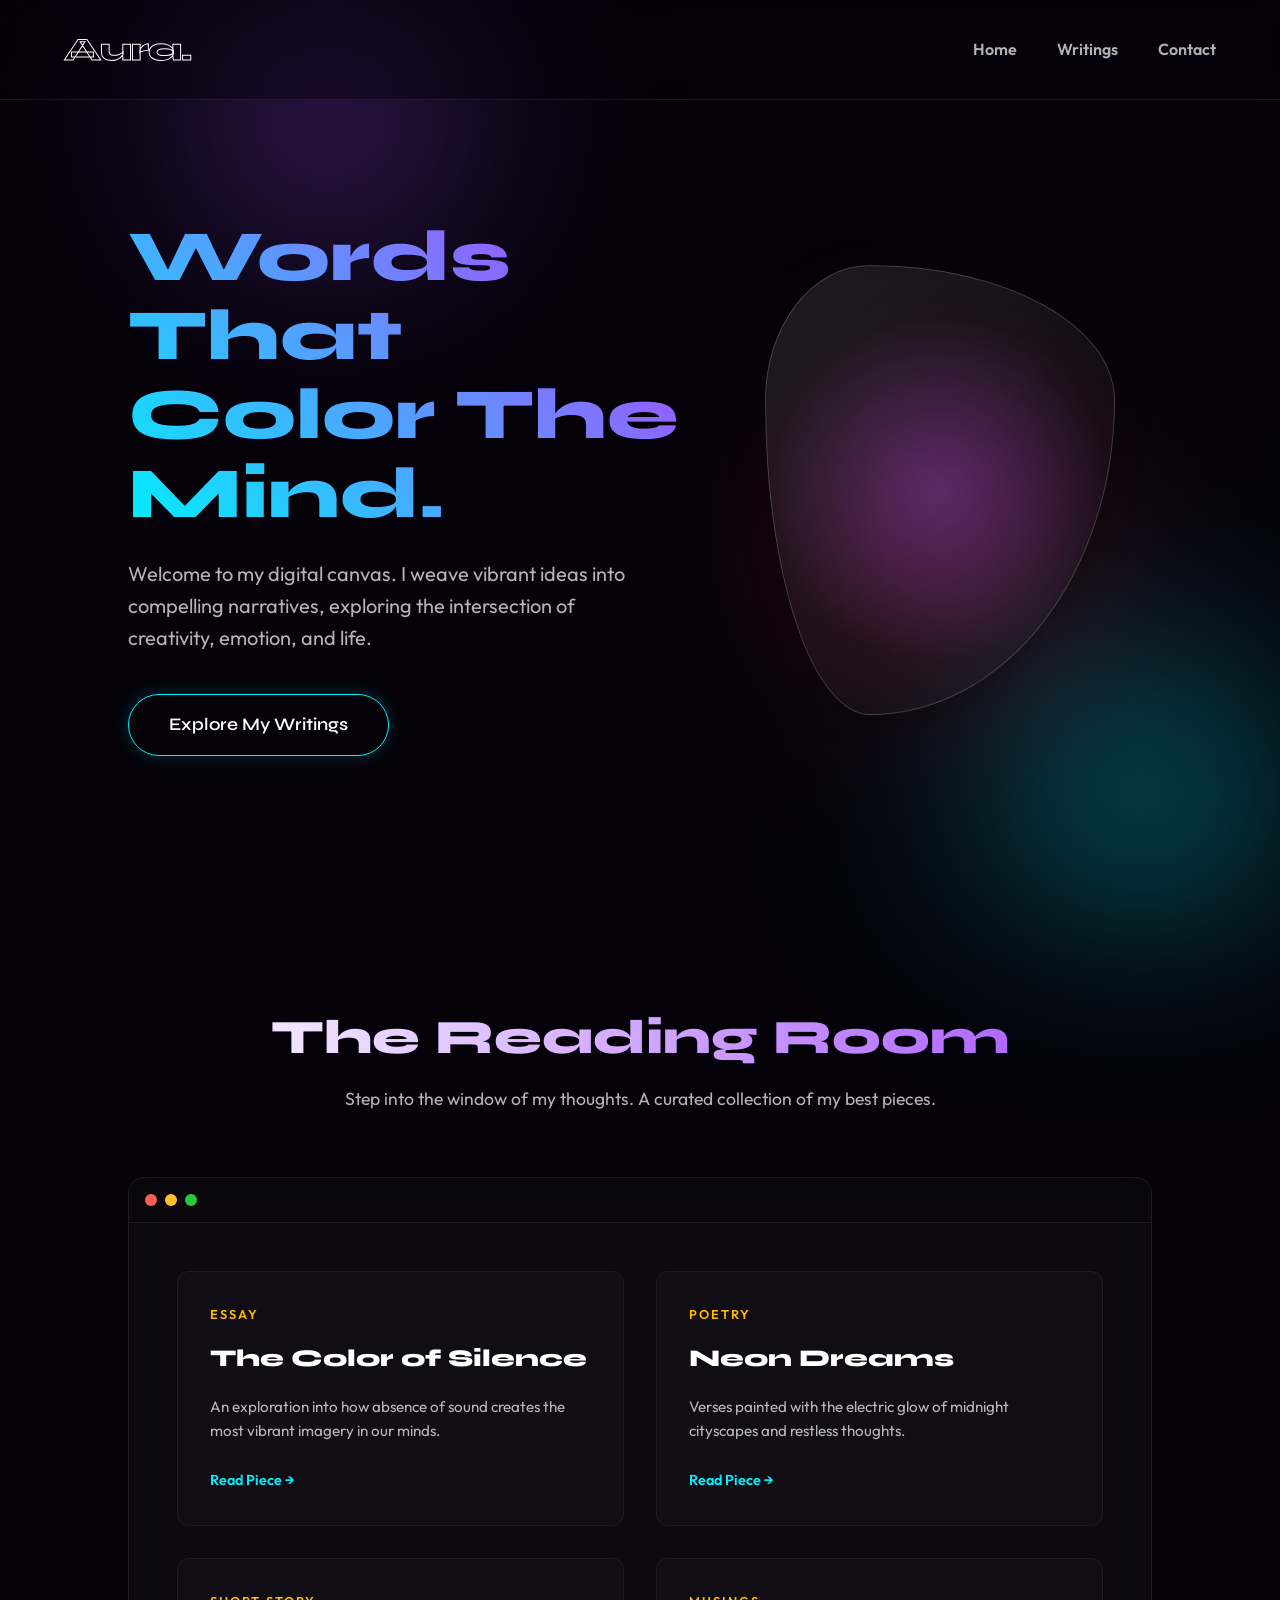
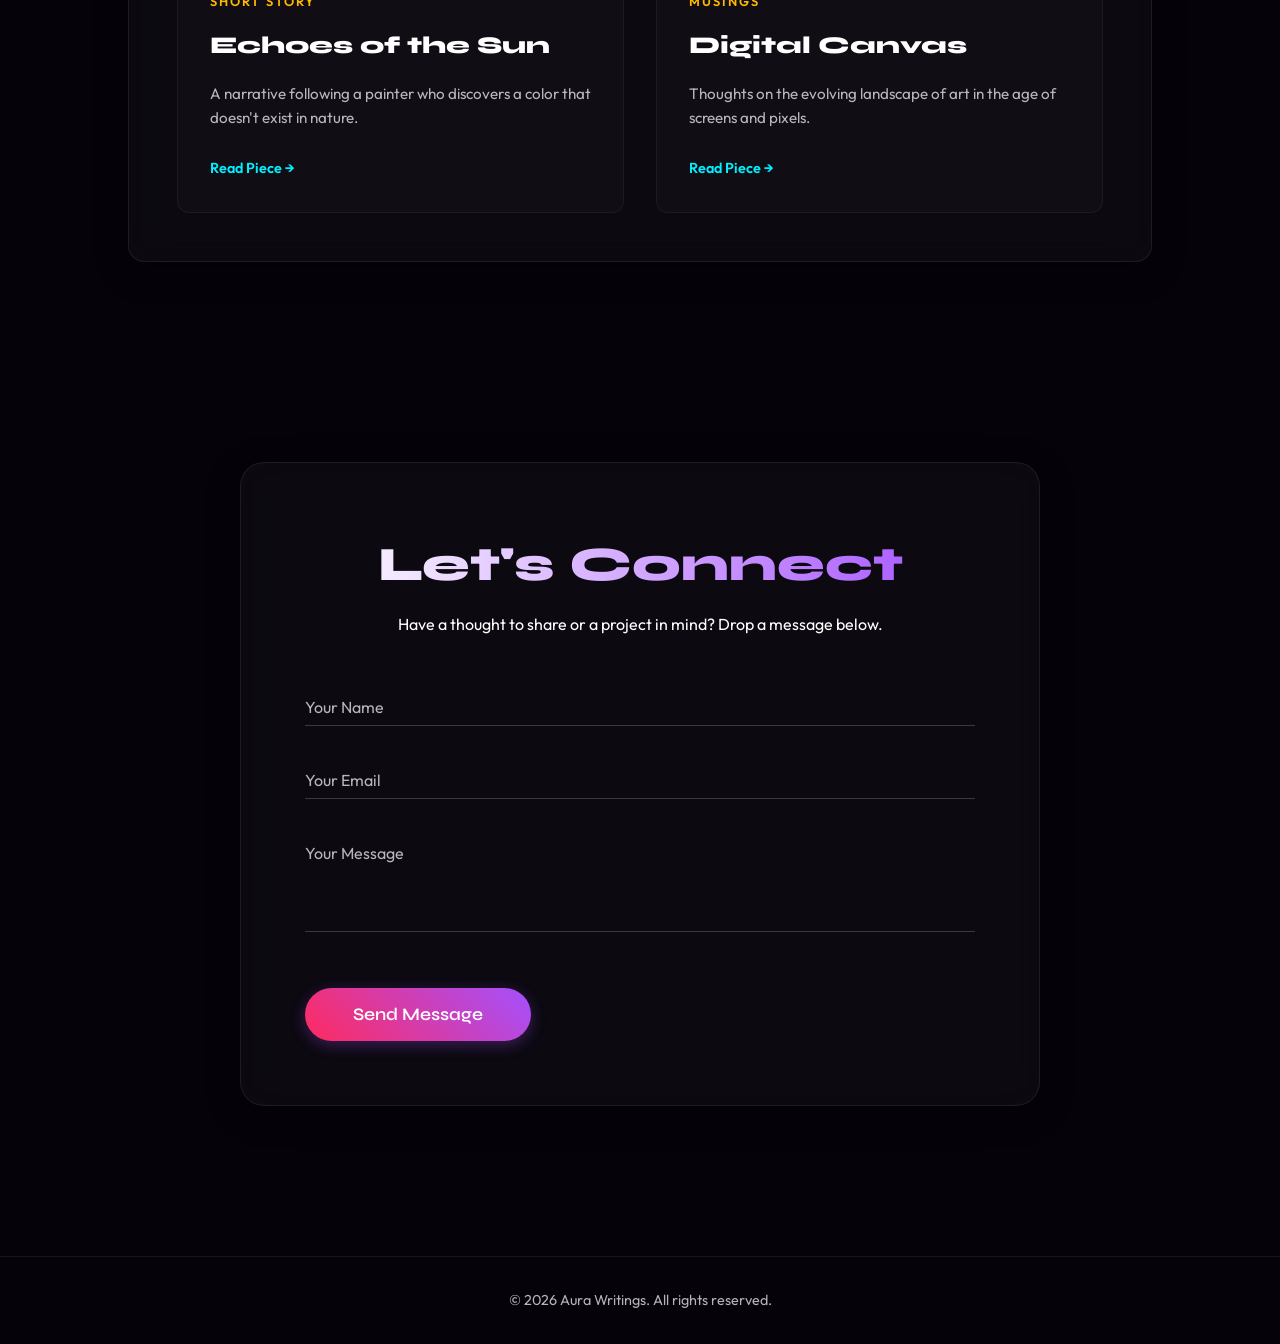
==== index.html @ d10d00c6 "Add files via upload" ====
<!DOCTYPE html>
<html lang="en">
<head>
    <meta charset="UTF-8">
    <meta name="viewport" content="width=device-width, initial-scale=1.0">
    <title>My Creative World | Writings & Thoughts</title>
    <meta name="description" content="A vibrant portfolio showcasing my creative writings, thoughts, and essays.">
    
    <!-- Google Fonts -->
    <link rel="preconnect" href="https://fonts.googleapis.com">
    <link rel="preconnect" href="https://fonts.gstatic.com" crossorigin>
    <link href="https://fonts.googleapis.com/css2?family=Outfit:wght@300;400;600&family=Syne:wght@400;600;800&display=swap" rel="stylesheet">
    
    <!-- Styles -->
    <link rel="stylesheet" href="style.css">
</head>
<body>
    <div class="background-orbs">
        <div class="orb orb-1"></div>
        <div class="orb orb-2"></div>
        <div class="orb orb-3"></div>
    </div>

    <nav class="navbar">
        <div class="logo">Aura.</div>
        <ul class="nav-links">
            <li><a href="#home">Home</a></li>
            <li><a href="#writings">Writings</a></li>
            <li><a href="#contact">Contact</a></li>
        </ul>
    </nav>

    <main>
        <section id="home" class="hero">
            <div class="hero-content">
                <h1 class="glitch-text" data-text="Words That Color The Mind.">Words That Color The Mind.</h1>
                <p class="subtitle">Welcome to my digital canvas. I weave vibrant ideas into compelling narratives, exploring the intersection of creativity, emotion, and life.</p>
                <a href="#writings" class="cta-button">Explore My Writings</a>
            </div>
            <div class="hero-graphic">
                <!-- A creative CSS-only artistic element -->
                <div class="abstract-shape">
                    <div class="shape-inner"></div>
                </div>
            </div>
        </section>

        <section id="writings" class="writings-section">
            <h2 class="section-title">The Reading Room</h2>
            <p class="section-desc">Step into the window of my thoughts. A curated collection of my best pieces.</p>
            
            <div class="glass-window">
                <div class="window-header">
                    <span class="dot red"></span>
                    <span class="dot yellow"></span>
                    <span class="dot green"></span>
                </div>
                <div class="window-content">
                    <div class="writing-card">
                        <div class="card-tag">Essay</div>
                        <h3>The Color of Silence</h3>
                        <p>An exploration into how absence of sound creates the most vibrant imagery in our minds.</p>
                        <a href="#" class="read-more">Read Piece →</a>
                    </div>
                    <div class="writing-card">
                        <div class="card-tag">Poetry</div>
                        <h3>Neon Dreams</h3>
                        <p>Verses painted with the electric glow of midnight cityscapes and restless thoughts.</p>
                        <a href="#" class="read-more">Read Piece →</a>
                    </div>
                    <div class="writing-card">
                        <div class="card-tag">Short Story</div>
                        <h3>Echoes of the Sun</h3>
                        <p>A narrative following a painter who discovers a color that doesn't exist in nature.</p>
                        <a href="#" class="read-more">Read Piece →</a>
                    </div>
                    <div class="writing-card">
                        <div class="card-tag">Musings</div>
                        <h3>Digital Canvas</h3>
                        <p>Thoughts on the evolving landscape of art in the age of screens and pixels.</p>
                        <a href="#" class="read-more">Read Piece →</a>
                    </div>
                </div>
            </div>
        </section>

        <section id="contact" class="contact-section">
            <div class="contact-container glass-panel">
                <h2 class="section-title">Let's Connect</h2>
                <p>Have a thought to share or a project in mind? Drop a message below.</p>
                <form id="contact-form" class="contact-form">
                    <div class="input-group">
                        <input type="text" id="name" required placeholder=" ">
                        <label for="name">Your Name</label>
                    </div>
                    <div class="input-group">
                        <input type="email" id="email" required placeholder=" ">
                        <label for="email">Your Email</label>
                    </div>
                    <div class="input-group">
                        <textarea id="message" required placeholder=" " rows="4"></textarea>
                        <label for="message">Your Message</label>
                    </div>
                    <button type="submit" class="submit-btn">
                        <span>Send Message</span>
                        <div class="liquid"></div>
                    </button>
                </form>
            </div>
        </section>
    </main>

    <footer>
        <p>&copy; <span id="year"></span> Aura Writings. All rights reserved.</p>
    </footer>

    <script src="main.js"></script>
</body>
</html>
---- style.css ----
:root {
    --bg-color: #05020a;
    --text-primary: #ffffff;
    --text-secondary: rgba(255, 255, 255, 0.7);
    --accent-1: #ff2a5f;
    --accent-2: #00f0ff;
    --accent-3: #ffb800;
    --accent-4: #a450ff;
    
    --glass-bg: rgba(255, 255, 255, 0.03);
    --glass-border: rgba(255, 255, 255, 0.08);
    --glass-glow: 0 8px 32px 0 rgba(0, 0, 0, 0.37);
    
    --font-heading: 'Syne', sans-serif;
    --font-body: 'Outfit', sans-serif;
}

* {
    margin: 0;
    padding: 0;
    box-sizing: border-box;
}

html {
    scroll-behavior: smooth;
}

body {
    background-color: var(--bg-color);
    color: var(--text-primary);
    font-family: var(--font-body);
    line-height: 1.6;
    overflow-x: hidden;
    position: relative;
}

/* Background Animated Orbs */
.background-orbs {
    position: fixed;
    top: 0;
    left: 0;
    width: 100vw;
    height: 100vh;
    z-index: -1;
    overflow: hidden;
    filter: blur(100px);
}

.orb {
    position: absolute;
    border-radius: 50%;
    animation: float 20s infinite alternate ease-in-out;
    opacity: 0.5;
}

.orb-1 {
    width: 400px;
    height: 400px;
    background: radial-gradient(circle, var(--accent-4), transparent 70%);
    top: -10%;
    left: 10%;
    animation-delay: 0s;
}

.orb-2 {
    width: 500px;
    height: 500px;
    background: radial-gradient(circle, var(--accent-2), transparent 70%);
    bottom: -20%;
    right: -10%;
    animation-delay: -5s;
}

.orb-3 {
    width: 350px;
    height: 350px;
    background: radial-gradient(circle, var(--accent-1), transparent 70%);
    top: 40%;
    left: 60%;
    animation-delay: -10s;
}

@keyframes float {
    0% { transform: translate(0, 0) scale(1); }
    33% { transform: translate(50px, -50px) scale(1.1); }
    66% { transform: translate(-50px, 50px) scale(0.9); }
    100% { transform: translate(0, 0) scale(1); }
}

/* Typography */
h1, h2, h3, h4 {
    font-family: var(--font-heading);
    font-weight: 800;
}

.section-title {
    font-size: 3rem;
    text-align: center;
    margin-bottom: 0.5rem;
    background: linear-gradient(90deg, var(--text-primary), var(--accent-4));
    -webkit-background-clip: text;
    -webkit-text-fill-color: transparent;
}

.section-desc {
    text-align: center;
    color: var(--text-secondary);
    margin-bottom: 4rem;
    font-size: 1.1rem;
}

/* Navbar */
.navbar {
    position: fixed;
    top: 0;
    width: 100%;
    padding: 1.5rem 5%;
    display: flex;
    justify-content: space-between;
    align-items: center;
    z-index: 100;
    background: rgba(5, 2, 10, 0.4);
    backdrop-filter: blur(12px);
    border-bottom: 1px solid var(--glass-border);
    transition: all 0.3s ease;
}

.logo {
    font-family: var(--font-heading);
    font-size: 2rem;
    font-weight: 800;
    letter-spacing: -1px;
    position: relative;
    color: transparent;
    -webkit-text-stroke: 1px var(--text-primary);
}

.logo::before {
    content: 'Aura.';
    position: absolute;
    top: 0;
    left: 0;
    color: var(--accent-2);
    width: 0;
    overflow: hidden;
    transition: width 0.5s ease;
}

.logo:hover::before {
    width: 100%;
}

.nav-links {
    display: flex;
    list-style: none;
    gap: 2.5rem;
}

.nav-links a {
    color: var(--text-secondary);
    text-decoration: none;
    font-weight: 600;
    font-size: 1rem;
    transition: color 0.3s ease;
    position: relative;
}

.nav-links a::after {
    content: '';
    position: absolute;
    bottom: -5px;
    left: 0;
    width: 0;
    height: 2px;
    background: var(--accent-1);
    transition: width 0.3s ease;
}

.nav-links a:hover {
    color: var(--text-primary);
}

.nav-links a:hover::after {
    width: 100%;
}

/* Hero Section */
.hero {
    min-height: 100vh;
    display: flex;
    align-items: center;
    justify-content: space-between;
    padding: 0 10%;
    padding-top: 80px;
}

.hero-content {
    max-width: 600px;
    z-index: 10;
}

.glitch-text {
    font-size: 4.5rem;
    line-height: 1.1;
    margin-bottom: 1.5rem;
    position: relative;
    background: linear-gradient(45deg, var(--accent-2), var(--accent-4), var(--accent-1));
    -webkit-background-clip: text;
    -webkit-text-fill-color: transparent;
    background-size: 200% auto;
    animation: gradientMove 5s ease infinite;
}

@keyframes gradientMove {
    0% { background-position: 0% 50%; }
    50% { background-position: 100% 50%; }
    100% { background-position: 0% 50%; }
}

.subtitle {
    font-size: 1.25rem;
    color: var(--text-secondary);
    margin-bottom: 2.5rem;
    max-width: 500px;
}

.cta-button {
    display: inline-block;
    padding: 1rem 2.5rem;
    background: transparent;
    color: var(--text-primary);
    text-decoration: none;
    font-family: var(--font-heading);
    font-weight: 600;
    font-size: 1.1rem;
    border-radius: 50px;
    border: 1px solid var(--accent-2);
    position: relative;
    overflow: hidden;
    transition: all 0.3s ease;
    z-index: 1;
    box-shadow: 0 0 15px rgba(0, 240, 255, 0.2);
}

.cta-button::before {
    content: '';
    position: absolute;
    top: 0;
    left: 0;
    width: 0%;
    height: 100%;
    background: var(--accent-2);
    z-index: -1;
    transition: width 0.3s ease;
}

.cta-button:hover {
    color: var(--bg-color);
    box-shadow: 0 0 25px rgba(0, 240, 255, 0.6);
}

.cta-button:hover::before {
    width: 100%;
}

.hero-graphic {
    flex: 1;
    display: flex;
    justify-content: center;
    position: relative;
}

.abstract-shape {
    width: 350px;
    height: 450px;
    background: linear-gradient(135deg, rgba(255,255,255,0.1), rgba(255,255,255,0));
    backdrop-filter: blur(10px);
    border: 1px solid rgba(255,255,255,0.18);
    border-radius: 30% 70% 70% 30% / 30% 30% 70% 70%;
    animation: morphing 15s ease-in-out infinite;
    position: relative;
    box-shadow: 0 8px 32px 0 rgba(0, 0, 0, 0.37);
    display: flex;
    align-items: center;
    justify-content: center;
    overflow: hidden;
}

.abstract-shape::after {
    content: '';
    position: absolute;
    width: 100%;
    height: 100%;
    background: radial-gradient(circle at 50% 50%, var(--accent-4), transparent 60%);
    opacity: 0.3;
    mix-blend-mode: screen;
}

.shape-inner {
    width: 80%;
    height: 80%;
    background: url('https://images.unsplash.com/photo-1550684848-fac1c5b4e853?ixlib=rb-4.0.3&auto=format&fit=crop&w=800&q=80') center/cover;
    border-radius: inherit;
    opacity: 0.8;
    mix-blend-mode: luminosity;
    transition: all 0.5s ease;
}

.abstract-shape:hover .shape-inner {
    mix-blend-mode: normal;
    opacity: 1;
}

@keyframes morphing {
    0% { border-radius: 30% 70% 70% 30% / 30% 30% 70% 70%; }
    25% { border-radius: 58% 42% 75% 25% / 76% 46% 54% 24%; }
    50% { border-radius: 50% 50% 33% 67% / 55% 27% 73% 45%; }
    75% { border-radius: 33% 67% 58% 42% / 63% 68% 32% 37%; }
    100% { border-radius: 30% 70% 70% 30% / 30% 30% 70% 70%; }
}


/* Writings Section - Window UI */
.writings-section {
    padding: 100px 10%;
    position: relative;
    z-index: 10;
}

.glass-window {
    background: var(--glass-bg);
    border: 1px solid var(--glass-border);
    backdrop-filter: blur(20px);
    border-radius: 16px;
    overflow: hidden;
    box-shadow: var(--glass-glow);
    transform: translateY(0);
    transition: transform 0.3s ease, box-shadow 0.3s ease;
}

.glass-window:hover {
    transform: translateY(-5px);
    box-shadow: 0 15px 45px 0 rgba(0, 0, 0, 0.5);
}

.window-header {
    background: rgba(0, 0, 0, 0.3);
    padding: 1rem;
    display: flex;
    gap: 8px;
    border-bottom: 1px solid var(--glass-border);
}

.dot {
    width: 12px;
    height: 12px;
    border-radius: 50%;
}

.dot.red { background-color: #ff5f56; }
.dot.yellow { background-color: #ffbd2e; }
.dot.green { background-color: #27c93f; }

.window-content {
    display: grid;
    grid-template-columns: repeat(auto-fill, minmax(300px, 1fr));
    gap: 2rem;
    padding: 3rem;
}

.writing-card {
    background: rgba(255, 255, 255, 0.02);
    border: 1px solid rgba(255, 255, 255, 0.05);
    padding: 2rem;
    border-radius: 12px;
    transition: all 0.3s ease;
    position: relative;
    overflow: hidden;
}

.writing-card::before {
    content: '';
    position: absolute;
    top: 0;
    left: 0;
    width: 2px;
    height: 0%;
    background: var(--accent-1);
    transition: height 0.3s ease;
}

.writing-card:nth-child(2)::before { background: var(--accent-2); }
.writing-card:nth-child(3)::before { background: var(--accent-3); }
.writing-card:nth-child(4)::before { background: var(--accent-4); }

.writing-card:hover {
    background: rgba(255, 255, 255, 0.05);
    transform: translateX(5px);
}

.writing-card:hover::before {
    height: 100%;
}

.card-tag {
    font-size: 0.8rem;
    text-transform: uppercase;
    letter-spacing: 2px;
    color: var(--accent-3);
    margin-bottom: 1rem;
    font-weight: 600;
}

.writing-card h3 {
    font-size: 1.5rem;
    margin-bottom: 1rem;
    color: #fff;
}

.writing-card p {
    color: var(--text-secondary);
    font-size: 0.95rem;
    margin-bottom: 1.5rem;
    display: -webkit-box;
    -webkit-line-clamp: 3;
    -webkit-box-orient: vertical;
    overflow: hidden;
}

.read-more {
    color: var(--accent-2);
    text-decoration: none;
    font-weight: 600;
    font-size: 0.9rem;
    display: inline-flex;
    align-items: center;
    transition: color 0.2s ease;
}

.read-more:hover {
    color: #fff;
}


/* Contact Section */
.contact-section {
    padding: 100px 10%;
    display: flex;
    justify-content: center;
    z-index: 10;
    position: relative;
}

.contact-container {
    background: var(--glass-bg);
    border: 1px solid var(--glass-border);
    backdrop-filter: blur(20px);
    border-radius: 24px;
    padding: 4rem;
    width: 100%;
    max-width: 800px;
    box-shadow: var(--glass-glow);
    text-align: center;
}

.contact-form {
    margin-top: 3rem;
    text-align: left;
}

.input-group {
    position: relative;
    margin-bottom: 2rem;
}

.input-group input,
.input-group textarea {
    width: 100%;
    background: transparent;
    border: none;
    border-bottom: 1px solid rgba(255, 255, 255, 0.2);
    padding: 10px 0;
    color: #fff;
    font-size: 1rem;
    font-family: var(--font-body);
    transition: border-color 0.3s ease;
}

.input-group textarea {
    resize: none;
}

.input-group input:focus,
.input-group textarea:focus {
    outline: none;
    border-bottom-color: var(--accent-1);
}

.input-group label {
    position: absolute;
    top: 10px;
    left: 0;
    color: var(--text-secondary);
    pointer-events: none;
    transition: all 0.3s ease;
    font-size: 1rem;
}

.input-group input:focus ~ label,
.input-group textarea:focus ~ label,
.input-group input:not(:placeholder-shown) ~ label,
.input-group textarea:not(:placeholder-shown) ~ label {
    top: -20px;
    font-size: 0.8rem;
    color: var(--accent-1);
}

.submit-btn {
    background: linear-gradient(45deg, var(--accent-1), var(--accent-4));
    border: none;
    padding: 1rem 3rem;
    color: #fff;
    font-family: var(--font-heading);
    font-weight: 600;
    font-size: 1.1rem;
    border-radius: 50px;
    cursor: pointer;
    position: relative;
    overflow: hidden;
    transition: transform 0.2s ease, box-shadow 0.3s ease;
    display: inline-block;
    margin-top: 1rem;
    box-shadow: 0 4px 15px rgba(164, 80, 255, 0.3);
}

.submit-btn:hover {
    transform: translateY(-2px);
    box-shadow: 0 8px 25px rgba(164, 80, 255, 0.5);
}

/* Footer */
footer {
    text-align: center;
    padding: 2rem;
    border-top: 1px solid var(--glass-border);
    margin-top: 50px;
    color: var(--text-secondary);
    font-size: 0.9rem;
}

/* Responsive */
@media (max-width: 900px) {
    .hero {
        flex-direction: column;
        justify-content: center;
        text-align: center;
        gap: 3rem;
        padding-top: 120px;
    }
    .hero-content {
        margin: 0 auto;
    }
    .subtitle {
        margin: 0 auto 2.5rem auto;
    }
    .glitch-text {
        font-size: 3rem;
    }
    .abstract-shape {
        width: 280px;
        height: 280px;
    }
    .window-content {
        padding: 1.5rem;
    }
    .contact-container {
        padding: 2rem;
    }
}

@media (max-width: 600px) {
    .nav-links {
        display: none; /* In a real app, add a hamburger menu */
    }
    .glitch-text {
        font-size: 2.5rem;
    }
    .section-title {
        font-size: 2rem;
    }
}
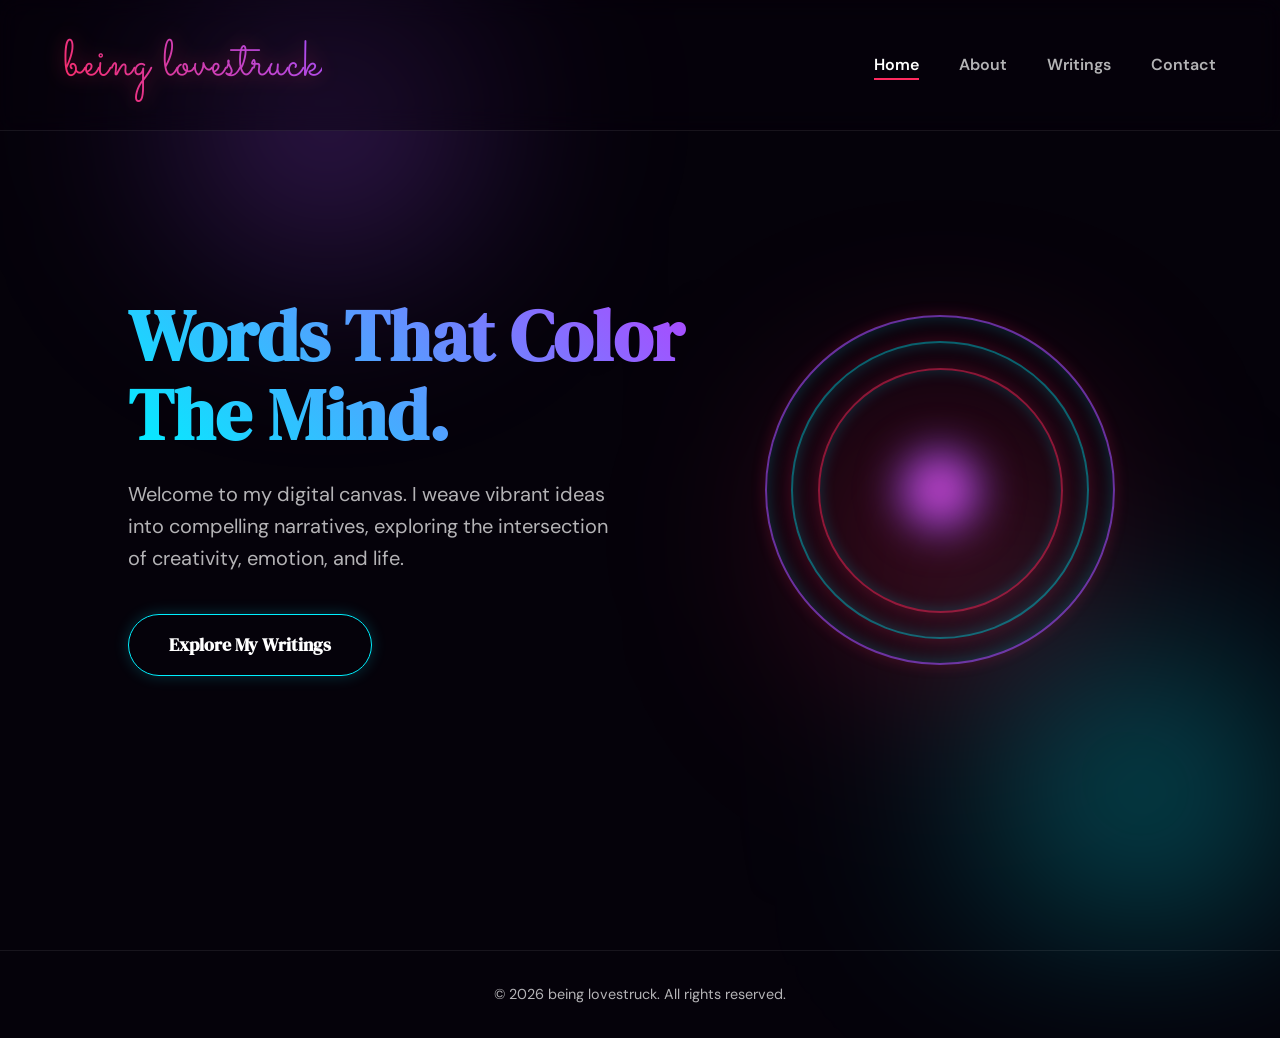
==== commit 91145261: "Add files via upload" ====
--- a/index.html
+++ b/index.html
@@ -1,19 +1,23 @@
 <!DOCTYPE html>
 <html lang="en">
+
 <head>
     <meta charset="UTF-8">
     <meta name="viewport" content="width=device-width, initial-scale=1.0">
-    <title>My Creative World | Writings & Thoughts</title>
+    <title>being lovestruck | Home</title>
     <meta name="description" content="A vibrant portfolio showcasing my creative writings, thoughts, and essays.">
-    
+
     <!-- Google Fonts -->
     <link rel="preconnect" href="https://fonts.googleapis.com">
     <link rel="preconnect" href="https://fonts.gstatic.com" crossorigin>
-    <link href="https://fonts.googleapis.com/css2?family=Outfit:wght@300;400;600&family=Syne:wght@400;600;800&display=swap" rel="stylesheet">
-    
+    <link
+        href="https://fonts.googleapis.com/css2?family=DM+Sans:ital,wght@0,400;0,500;1,400&family=DM+Serif+Display:ital@0;1&family=Sacramento&display=swap"
+        rel="stylesheet">
+
     <!-- Styles -->
     <link rel="stylesheet" href="style.css">
 </head>
+
 <body>
     <div class="background-orbs">
         <div class="orb orb-1"></div>
@@ -22,98 +26,39 @@
     </div>
 
     <nav class="navbar">
-        <div class="logo">Aura.</div>
+        <div class="logo">being lovestruck</div>
         <ul class="nav-links">
-            <li><a href="#home">Home</a></li>
-            <li><a href="#writings">Writings</a></li>
-            <li><a href="#contact">Contact</a></li>
+            <li><a href="index.html" class="active">Home</a></li>
+            <li><a href="about.html">About</a></li>
+            <li><a href="writings.html">Writings</a></li>
+            <li><a href="contact.html">Contact</a></li>
         </ul>
     </nav>
 
     <main>
-        <section id="home" class="hero">
+        <section class="hero">
             <div class="hero-content">
                 <h1 class="glitch-text" data-text="Words That Color The Mind.">Words That Color The Mind.</h1>
-                <p class="subtitle">Welcome to my digital canvas. I weave vibrant ideas into compelling narratives, exploring the intersection of creativity, emotion, and life.</p>
-                <a href="#writings" class="cta-button">Explore My Writings</a>
+                <p class="subtitle">Welcome to my digital canvas. I weave vibrant ideas into compelling narratives,
+                    exploring the intersection of creativity, emotion, and life.</p>
+                <a href="writings.html" class="cta-button">Explore My Writings</a>
             </div>
             <div class="hero-graphic">
-                <!-- A creative CSS-only artistic element -->
-                <div class="abstract-shape">
-                    <div class="shape-inner"></div>
+                <div class="lively-core">
+                    <div class="ring ring-1"></div>
+                    <div class="ring ring-2"></div>
+                    <div class="ring ring-3"></div>
+                    <div class="core-glow"></div>
                 </div>
-            </div>
-        </section>
-
-        <section id="writings" class="writings-section">
-            <h2 class="section-title">The Reading Room</h2>
-            <p class="section-desc">Step into the window of my thoughts. A curated collection of my best pieces.</p>
-            
-            <div class="glass-window">
-                <div class="window-header">
-                    <span class="dot red"></span>
-                    <span class="dot yellow"></span>
-                    <span class="dot green"></span>
-                </div>
-                <div class="window-content">
-                    <div class="writing-card">
-                        <div class="card-tag">Essay</div>
-                        <h3>The Color of Silence</h3>
-                        <p>An exploration into how absence of sound creates the most vibrant imagery in our minds.</p>
-                        <a href="#" class="read-more">Read Piece →</a>
-                    </div>
-                    <div class="writing-card">
-                        <div class="card-tag">Poetry</div>
-                        <h3>Neon Dreams</h3>
-                        <p>Verses painted with the electric glow of midnight cityscapes and restless thoughts.</p>
-                        <a href="#" class="read-more">Read Piece →</a>
-                    </div>
-                    <div class="writing-card">
-                        <div class="card-tag">Short Story</div>
-                        <h3>Echoes of the Sun</h3>
-                        <p>A narrative following a painter who discovers a color that doesn't exist in nature.</p>
-                        <a href="#" class="read-more">Read Piece →</a>
-                    </div>
-                    <div class="writing-card">
-                        <div class="card-tag">Musings</div>
-                        <h3>Digital Canvas</h3>
-                        <p>Thoughts on the evolving landscape of art in the age of screens and pixels.</p>
-                        <a href="#" class="read-more">Read Piece →</a>
-                    </div>
-                </div>
-            </div>
-        </section>
-
-        <section id="contact" class="contact-section">
-            <div class="contact-container glass-panel">
-                <h2 class="section-title">Let's Connect</h2>
-                <p>Have a thought to share or a project in mind? Drop a message below.</p>
-                <form id="contact-form" class="contact-form">
-                    <div class="input-group">
-                        <input type="text" id="name" required placeholder=" ">
-                        <label for="name">Your Name</label>
-                    </div>
-                    <div class="input-group">
-                        <input type="email" id="email" required placeholder=" ">
-                        <label for="email">Your Email</label>
-                    </div>
-                    <div class="input-group">
-                        <textarea id="message" required placeholder=" " rows="4"></textarea>
-                        <label for="message">Your Message</label>
-                    </div>
-                    <button type="submit" class="submit-btn">
-                        <span>Send Message</span>
-                        <div class="liquid"></div>
-                    </button>
-                </form>
             </div>
         </section>
     </main>
 
     <footer>
-        <p>&copy; <span id="year"></span> Aura Writings. All rights reserved.</p>
+        <p>&copy; <span id="year"></span> being lovestruck. All rights reserved.</p>
     </footer>
 
     <script src="main.js"></script>
 </body>
-</html>
+
+</html>
--- a/style.css
+++ b/style.css
@@ -6,13 +6,14 @@
     --accent-2: #00f0ff;
     --accent-3: #ffb800;
     --accent-4: #a450ff;
-    
+
     --glass-bg: rgba(255, 255, 255, 0.03);
     --glass-border: rgba(255, 255, 255, 0.08);
     --glass-glow: 0 8px 32px 0 rgba(0, 0, 0, 0.37);
-    
-    --font-heading: 'Syne', sans-serif;
-    --font-body: 'Outfit', sans-serif;
+
+    --font-heading: 'DM Serif Display', serif;
+    --font-logo: 'Sacramento', cursive;
+    --font-body: 'DM Sans', sans-serif;
 }
 
 * {
@@ -81,14 +82,28 @@
 }
 
 @keyframes float {
-    0% { transform: translate(0, 0) scale(1); }
-    33% { transform: translate(50px, -50px) scale(1.1); }
-    66% { transform: translate(-50px, 50px) scale(0.9); }
-    100% { transform: translate(0, 0) scale(1); }
+    0% {
+        transform: translate(0, 0) scale(1);
+    }
+
+    33% {
+        transform: translate(50px, -50px) scale(1.1);
+    }
+
+    66% {
+        transform: translate(-50px, 50px) scale(0.9);
+    }
+
+    100% {
+        transform: translate(0, 0) scale(1);
+    }
 }
 
 /* Typography */
-h1, h2, h3, h4 {
+h1,
+h2,
+h3,
+h4 {
     font-family: var(--font-heading);
     font-weight: 800;
 }
@@ -126,28 +141,20 @@
 }
 
 .logo {
-    font-family: var(--font-heading);
-    font-size: 2rem;
-    font-weight: 800;
-    letter-spacing: -1px;
-    position: relative;
-    color: transparent;
-    -webkit-text-stroke: 1px var(--text-primary);
-}
-
-.logo::before {
-    content: 'Aura.';
-    position: absolute;
-    top: 0;
-    left: 0;
-    color: var(--accent-2);
-    width: 0;
-    overflow: hidden;
-    transition: width 0.5s ease;
-}
-
-.logo:hover::before {
-    width: 100%;
+    font-family: var(--font-logo);
+    font-size: 3.2rem;
+    font-weight: 400;
+    letter-spacing: 1px;
+    background: linear-gradient(45deg, var(--accent-1), var(--accent-4));
+    -webkit-background-clip: text;
+    -webkit-text-fill-color: transparent;
+    transition: filter 0.3s ease, transform 0.3s ease;
+    filter: drop-shadow(0 0 10px rgba(255, 42, 95, 0.4));
+}
+
+.logo:hover {
+    filter: drop-shadow(0 0 15px rgba(255, 42, 95, 0.8));
+    transform: scale(1.02);
 }
 
 .nav-links {
@@ -176,11 +183,13 @@
     transition: width 0.3s ease;
 }
 
-.nav-links a:hover {
+.nav-links a:hover,
+.nav-links a.active {
     color: var(--text-primary);
 }
 
-.nav-links a:hover::after {
+.nav-links a:hover::after,
+.nav-links a.active::after {
     width: 100%;
 }
 
@@ -212,9 +221,17 @@
 }
 
 @keyframes gradientMove {
-    0% { background-position: 0% 50%; }
-    50% { background-position: 100% 50%; }
-    100% { background-position: 0% 50%; }
+    0% {
+        background-position: 0% 50%;
+    }
+
+    50% {
+        background-position: 100% 50%;
+    }
+
+    100% {
+        background-position: 0% 50%;
+    }
 }
 
 .subtitle {
@@ -270,59 +287,179 @@
     position: relative;
 }
 
-.abstract-shape {
+.lively-core {
     width: 350px;
-    height: 450px;
-    background: linear-gradient(135deg, rgba(255,255,255,0.1), rgba(255,255,255,0));
-    backdrop-filter: blur(10px);
-    border: 1px solid rgba(255,255,255,0.18);
-    border-radius: 30% 70% 70% 30% / 30% 30% 70% 70%;
-    animation: morphing 15s ease-in-out infinite;
-    position: relative;
-    box-shadow: 0 8px 32px 0 rgba(0, 0, 0, 0.37);
+    height: 350px;
+    position: relative;
+    display: flex;
+    justify-content: center;
+    align-items: center;
+    transform-style: preserve-3d;
+    perspective: 1000px;
+}
+
+.ring {
+    position: absolute;
+    border-radius: 50%;
+    border: 2px solid rgba(255, 255, 255, 0.1);
+    box-shadow: 0 0 15px rgba(255, 42, 95, 0.2), inset 0 0 15px rgba(0, 240, 255, 0.2);
+    animation: rotate-ring linear infinite;
+    mix-blend-mode: screen;
+}
+
+.ring-1 {
+    width: 70%;
+    height: 70%;
+    border-color: rgba(255, 42, 95, 0.5);
+    animation-duration: 8s;
+    animation-name: rotate-ring-1;
+}
+
+.ring-2 {
+    width: 85%;
+    height: 85%;
+    border-color: rgba(0, 240, 255, 0.4);
+    animation-duration: 12s;
+    animation-name: rotate-ring-2;
+}
+
+.ring-3 {
+    width: 100%;
+    height: 100%;
+    border-color: rgba(164, 80, 255, 0.6);
+    animation-duration: 16s;
+    animation-name: rotate-ring-3;
+}
+
+.core-glow {
+    position: absolute;
+    width: 100px;
+    height: 100px;
+    background: radial-gradient(circle, var(--accent-1), var(--accent-4), transparent 70%);
+    border-radius: 50%;
+    filter: blur(20px);
+    animation: pulse-core 3s ease-in-out infinite alternate;
+}
+
+@keyframes rotate-ring-1 {
+    0% {
+        transform: rotateX(60deg) rotateY(0deg) rotateZ(0deg);
+    }
+
+    100% {
+        transform: rotateX(60deg) rotateY(360deg) rotateZ(360deg);
+    }
+}
+
+@keyframes rotate-ring-2 {
+    0% {
+        transform: rotateX(45deg) rotateY(45deg) rotateZ(0deg);
+    }
+
+    100% {
+        transform: rotateX(45deg) rotateY(405deg) rotateZ(360deg);
+    }
+}
+
+@keyframes rotate-ring-3 {
+    0% {
+        transform: rotateX(75deg) rotateY(90deg) rotateZ(0deg);
+    }
+
+    100% {
+        transform: rotateX(75deg) rotateY(450deg) rotateZ(360deg);
+    }
+}
+
+@keyframes pulse-core {
+    0% {
+        transform: scale(0.8);
+        opacity: 0.6;
+    }
+
+    100% {
+        transform: scale(1.4);
+        opacity: 1;
+        box-shadow: 0 0 60px var(--accent-1);
+    }
+}
+
+
+/* Page Content */
+.page-content {
+    min-height: calc(100vh - 100px);
+    padding-top: 120px;
+    padding-bottom: 50px;
+    display: flex;
+    flex-direction: column;
+}
+
+/* About Section */
+.about-section {
+    padding: 0 10%;
+    position: relative;
+    z-index: 10;
+}
+
+.about-container {
+    padding: 4rem;
+    margin-top: 2rem;
+    display: flex;
+    align-items: center;
+    gap: 4rem;
+}
+
+.about-text {
+    flex: 1;
+    font-size: 1.1rem;
+    color: var(--text-secondary);
+}
+
+.about-text p {
+    margin-bottom: 1.5rem;
+}
+
+.about-image-placeholder {
+    flex: 1;
+    display: flex;
+    justify-content: center;
+}
+
+.glow-avatar {
+    width: 300px;
+    height: 300px;
+    border-radius: 50%;
+    background: conic-gradient(from 0deg at 50% 50%, var(--accent-1), var(--accent-4), var(--accent-2), var(--accent-1));
+    box-shadow: 0 0 30px rgba(164, 80, 255, 0.4);
+    animation: spin 10s linear infinite;
+    position: relative;
     display: flex;
     align-items: center;
     justify-content: center;
-    overflow: hidden;
-}
-
-.abstract-shape::after {
+}
+
+.glow-avatar::after {
     content: '';
     position: absolute;
-    width: 100%;
-    height: 100%;
-    background: radial-gradient(circle at 50% 50%, var(--accent-4), transparent 60%);
-    opacity: 0.3;
-    mix-blend-mode: screen;
-}
-
-.shape-inner {
-    width: 80%;
-    height: 80%;
-    background: url('https://images.unsplash.com/photo-1550684848-fac1c5b4e853?ixlib=rb-4.0.3&auto=format&fit=crop&w=800&q=80') center/cover;
-    border-radius: inherit;
-    opacity: 0.8;
-    mix-blend-mode: luminosity;
-    transition: all 0.5s ease;
-}
-
-.abstract-shape:hover .shape-inner {
-    mix-blend-mode: normal;
-    opacity: 1;
-}
-
-@keyframes morphing {
-    0% { border-radius: 30% 70% 70% 30% / 30% 30% 70% 70%; }
-    25% { border-radius: 58% 42% 75% 25% / 76% 46% 54% 24%; }
-    50% { border-radius: 50% 50% 33% 67% / 55% 27% 73% 45%; }
-    75% { border-radius: 33% 67% 58% 42% / 63% 68% 32% 37%; }
-    100% { border-radius: 30% 70% 70% 30% / 30% 30% 70% 70%; }
-}
-
+    width: 96%;
+    height: 96%;
+    background: var(--bg-color);
+    border-radius: 50%;
+}
+
+.glow-avatar::before {
+    content: 'me.';
+    font-family: var(--font-logo);
+    font-size: 3rem;
+    color: var(--text-primary);
+    position: absolute;
+    z-index: 10;
+    animation: pulse-core 4s alternate infinite;
+}
 
 /* Writings Section - Window UI */
 .writings-section {
-    padding: 100px 10%;
+    padding: 0 10%;
     position: relative;
     z-index: 10;
 }
@@ -343,23 +480,7 @@
     box-shadow: 0 15px 45px 0 rgba(0, 0, 0, 0.5);
 }
 
-.window-header {
-    background: rgba(0, 0, 0, 0.3);
-    padding: 1rem;
-    display: flex;
-    gap: 8px;
-    border-bottom: 1px solid var(--glass-border);
-}
-
-.dot {
-    width: 12px;
-    height: 12px;
-    border-radius: 50%;
-}
-
-.dot.red { background-color: #ff5f56; }
-.dot.yellow { background-color: #ffbd2e; }
-.dot.green { background-color: #27c93f; }
+
 
 .window-content {
     display: grid;
@@ -389,9 +510,17 @@
     transition: height 0.3s ease;
 }
 
-.writing-card:nth-child(2)::before { background: var(--accent-2); }
-.writing-card:nth-child(3)::before { background: var(--accent-3); }
-.writing-card:nth-child(4)::before { background: var(--accent-4); }
+.writing-card:nth-child(2)::before {
+    background: var(--accent-2);
+}
+
+.writing-card:nth-child(3)::before {
+    background: var(--accent-3);
+}
+
+.writing-card:nth-child(4)::before {
+    background: var(--accent-4);
+}
 
 .writing-card:hover {
     background: rgba(255, 255, 255, 0.05);
@@ -444,9 +573,11 @@
 
 /* Contact Section */
 .contact-section {
-    padding: 100px 10%;
+    padding: 0 10%;
     display: flex;
     justify-content: center;
+    align-items: center;
+    height: 100%;
     z-index: 10;
     position: relative;
 }
@@ -456,21 +587,21 @@
     border: 1px solid var(--glass-border);
     backdrop-filter: blur(20px);
     border-radius: 24px;
-    padding: 4rem;
+    padding: 2.5rem 3rem;
     width: 100%;
-    max-width: 800px;
+    max-width: 550px;
     box-shadow: var(--glass-glow);
     text-align: center;
 }
 
 .contact-form {
-    margin-top: 3rem;
+    margin-top: 2rem;
     text-align: left;
 }
 
 .input-group {
     position: relative;
-    margin-bottom: 2rem;
+    margin-bottom: 1.5rem;
 }
 
 .input-group input,
@@ -484,6 +615,7 @@
     font-size: 1rem;
     font-family: var(--font-body);
     transition: border-color 0.3s ease;
+    display: block;
 }
 
 .input-group textarea {
@@ -506,10 +638,10 @@
     font-size: 1rem;
 }
 
-.input-group input:focus ~ label,
-.input-group textarea:focus ~ label,
-.input-group input:not(:placeholder-shown) ~ label,
-.input-group textarea:not(:placeholder-shown) ~ label {
+.input-group input:focus~label,
+.input-group textarea:focus~label,
+.input-group input:not(:placeholder-shown)~label,
+.input-group textarea:not(:placeholder-shown)~label {
     top: -20px;
     font-size: 0.8rem;
     color: var(--accent-1);
@@ -557,22 +689,28 @@
         gap: 3rem;
         padding-top: 120px;
     }
+
     .hero-content {
         margin: 0 auto;
     }
+
     .subtitle {
         margin: 0 auto 2.5rem auto;
     }
+
     .glitch-text {
         font-size: 3rem;
     }
+
     .abstract-shape {
         width: 280px;
         height: 280px;
     }
+
     .window-content {
         padding: 1.5rem;
     }
+
     .contact-container {
         padding: 2rem;
     }
@@ -580,12 +718,15 @@
 
 @media (max-width: 600px) {
     .nav-links {
-        display: none; /* In a real app, add a hamburger menu */
-    }
+        display: none;
+        /* In a real app, add a hamburger menu */
+    }
+
     .glitch-text {
         font-size: 2.5rem;
     }
+
     .section-title {
         font-size: 2rem;
     }
-}
+}
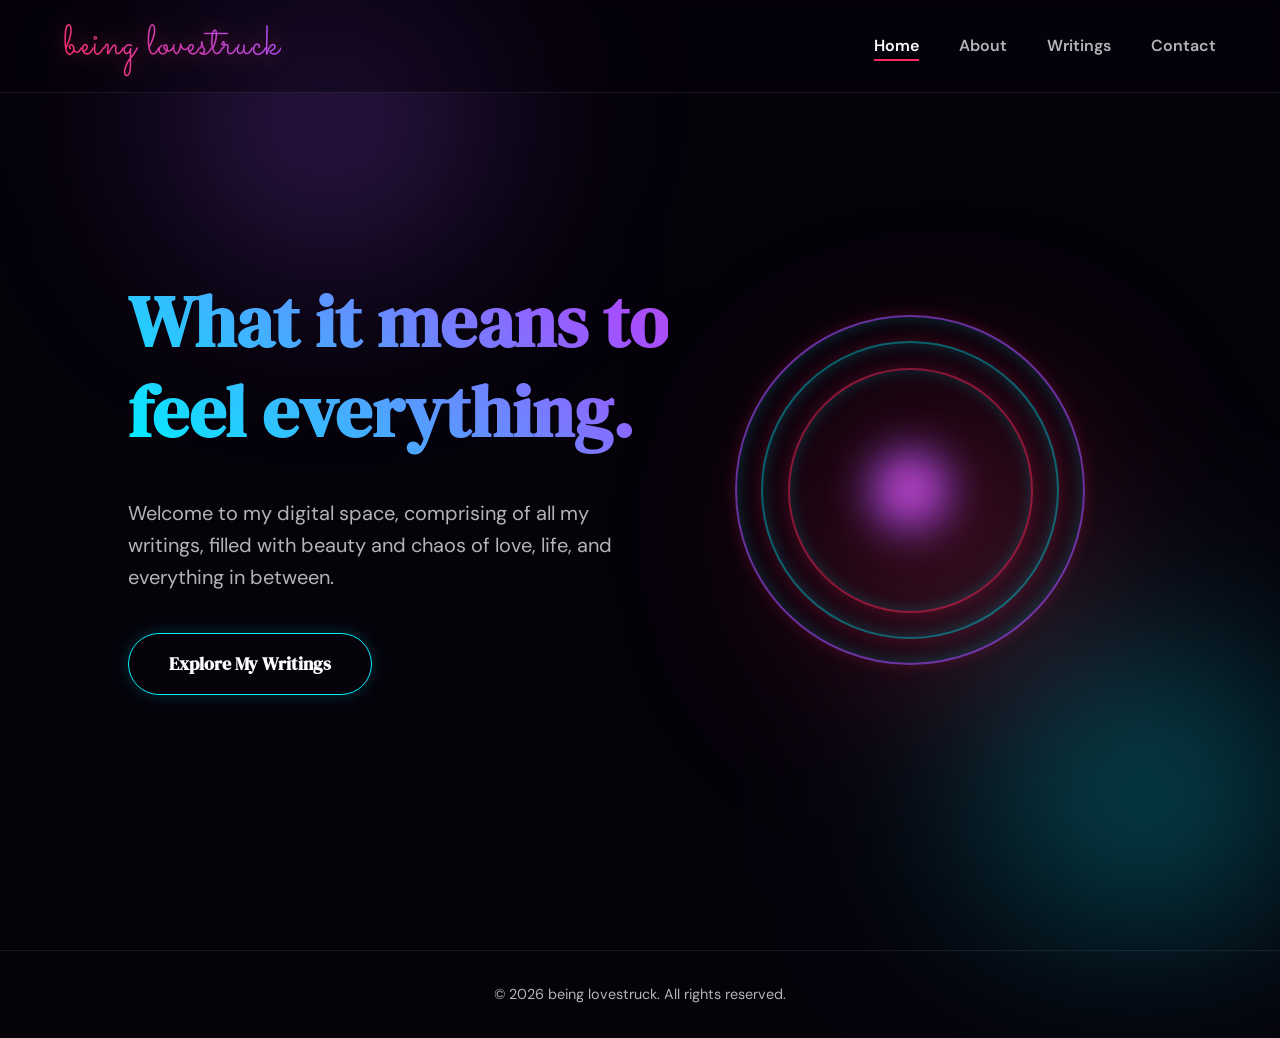
==== commit ff632389: "Add files via upload" ====
--- a/index.html
+++ b/index.html
@@ -38,9 +38,8 @@
     <main>
         <section class="hero">
             <div class="hero-content">
-                <h1 class="glitch-text" data-text="Words That Color The Mind.">Words That Color The Mind.</h1>
-                <p class="subtitle">Welcome to my digital canvas. I weave vibrant ideas into compelling narratives,
-                    exploring the intersection of creativity, emotion, and life.</p>
+                <h1 class="glitch-text" data-text="What it means to&#10;feel everything.">What it means to<br>feel everything.</h1>
+                <p class="subtitle">Welcome to my digital space, comprising of all my writings, filled with beauty and chaos of love, life, and everything in between.</p>
                 <a href="writings.html" class="cta-button">Explore My Writings</a>
             </div>
             <div class="hero-graphic">
--- a/style.css
+++ b/style.css
@@ -129,7 +129,7 @@
     position: fixed;
     top: 0;
     width: 100%;
-    padding: 1.5rem 5%;
+    padding: 0.8rem 5%;
     display: flex;
     justify-content: space-between;
     align-items: center;
@@ -142,7 +142,7 @@
 
 .logo {
     font-family: var(--font-logo);
-    font-size: 3.2rem;
+    font-size: 2.6rem;
     font-weight: 400;
     letter-spacing: 1px;
     background: linear-gradient(45deg, var(--accent-1), var(--accent-4));
@@ -210,8 +210,8 @@
 
 .glitch-text {
     font-size: 4.5rem;
-    line-height: 1.1;
-    margin-bottom: 1.5rem;
+    line-height: 1.25;
+    margin-bottom: 2.5rem;
     position: relative;
     background: linear-gradient(45deg, var(--accent-2), var(--accent-4), var(--accent-1));
     -webkit-background-clip: text;
@@ -388,7 +388,7 @@
 /* Page Content */
 .page-content {
     min-height: calc(100vh - 100px);
-    padding-top: 120px;
+    padding-top: 100px;
     padding-bottom: 50px;
     display: flex;
     flex-direction: column;
